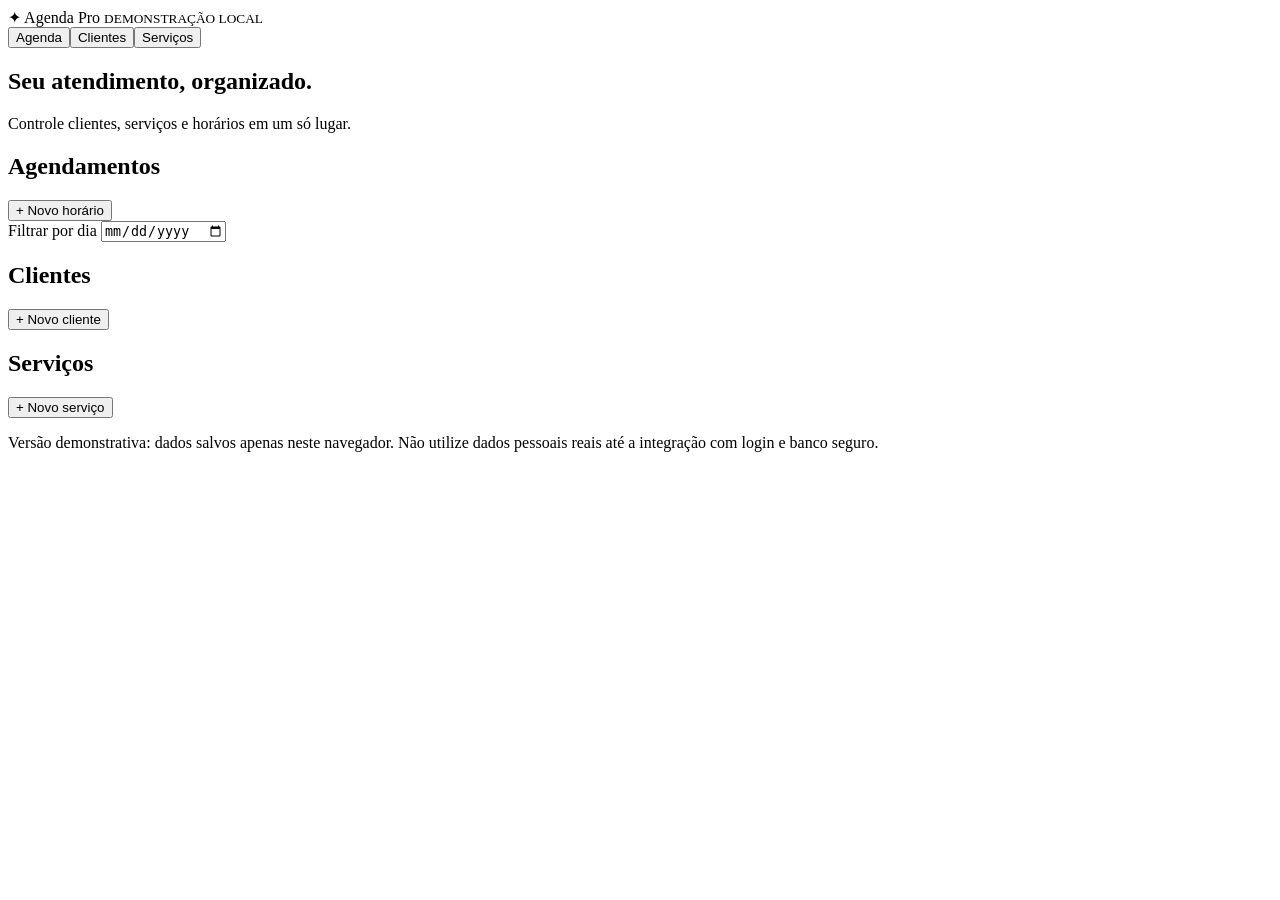
==== nova-versao/index.html @ 221af871 "feat: adicionar protótipo responsivo de agenda" ====
<!doctype html>
<html lang="pt-BR"><head><meta charset="utf-8"><meta name="viewport" content="width=device-width,initial-scale=1"><meta name="theme-color" content="#743f73"><title>Agenda Pro — Demonstração</title><link rel="stylesheet" href="style.css"></head>
<body><header><div class="brand">✦ Agenda Pro <small>DEMONSTRAÇÃO LOCAL</small></div><nav><button data-tab="agenda" class="active">Agenda</button><button data-tab="clientes">Clientes</button><button data-tab="servicos">Serviços</button></nav></header>
<main><section class="intro"><div><h1>Seu atendimento, organizado.</h1><p>Controle clientes, serviços e horários em um só lugar.</p></div><span id="today"></span></section>
<div id="notice" role="status" aria-live="polite"></div>
<section id="agenda" class="panel"><div class="heading"><h2>Agendamentos</h2><button class="primary" id="newAppointment">+ Novo horário</button></div><label>Filtrar por dia <input id="filterDate" type="date"></label><div id="appointmentList" class="cards"></div></section>
<section id="clientes" class="panel hidden"><div class="heading"><h2>Clientes</h2><button class="primary" id="newClient">+ Novo cliente</button></div><div id="clientList" class="cards"></div></section>
<section id="servicos" class="panel hidden"><div class="heading"><h2>Serviços</h2><button class="primary" id="newService">+ Novo serviço</button></div><div id="serviceList" class="cards"></div></section>
<p class="disclaimer">Versão demonstrativa: dados salvos apenas neste navegador. Não utilize dados pessoais reais até a integração com login e banco seguro.</p></main>
<dialog id="editor"><form id="editForm"><h2 id="formTitle"></h2><div id="fields"></div><div class="actions"><button type="button" id="cancel">Cancelar</button><button type="submit" class="primary">Salvar</button></div></form></dialog>
<script src="app.js" defer></script></body></html>
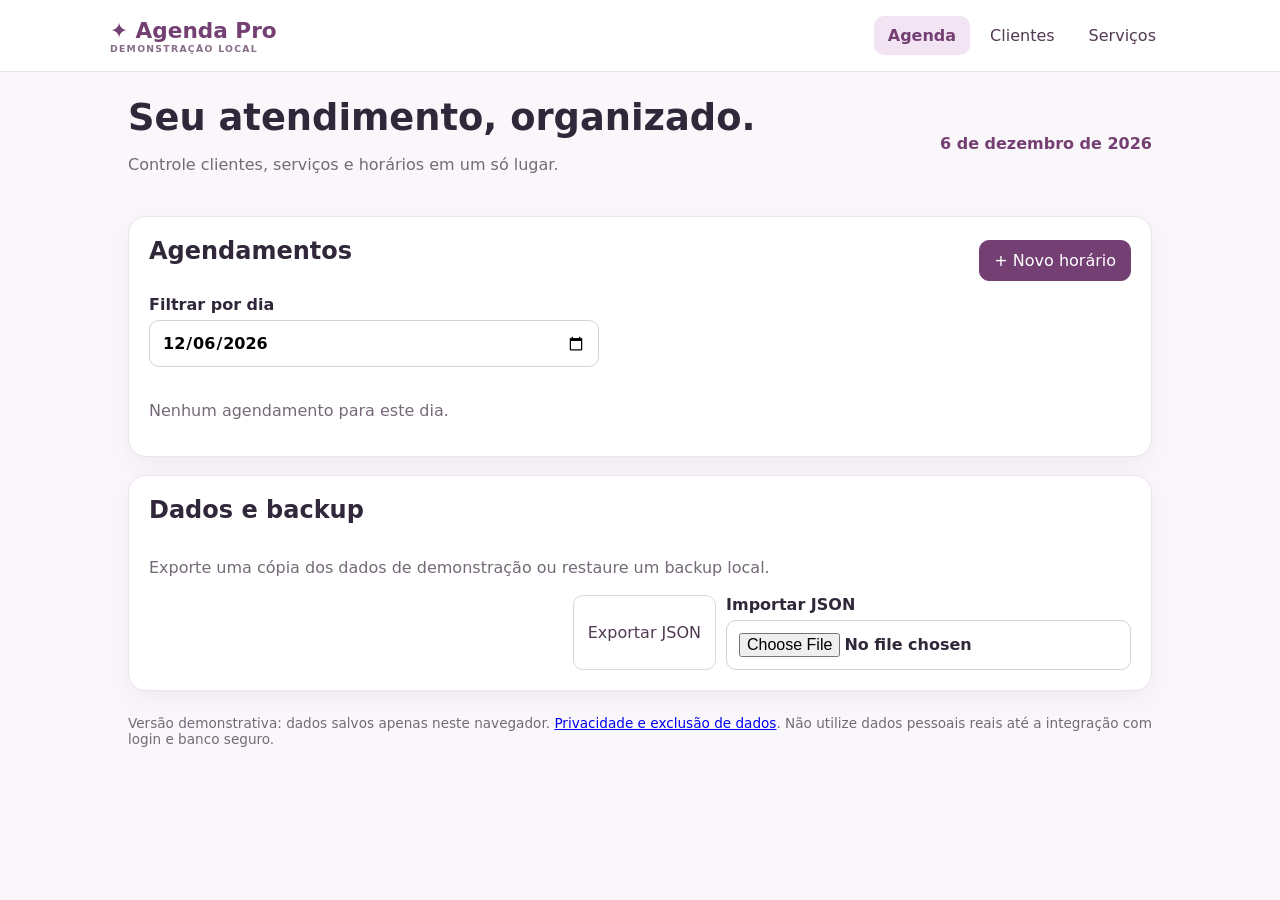
==== commit 82f12f55: "feat: adicionar instalação PWA e controles de backup" ====
--- a/nova-versao/index.html
+++ b/nova-versao/index.html
@@ -1,11 +1,11 @@
 <!doctype html>
-<html lang="pt-BR"><head><meta charset="utf-8"><meta name="viewport" content="width=device-width,initial-scale=1"><meta name="theme-color" content="#743f73"><title>Agenda Pro — Demonstração</title><link rel="stylesheet" href="style.css"></head>
+<html lang="pt-BR"><head><meta charset="utf-8"><meta name="viewport" content="width=device-width,initial-scale=1"><meta name="theme-color" content="#743f73"><title>Agenda Pro — Demonstração</title><link rel="stylesheet" href="style.css"><link rel="manifest" href="manifest.webmanifest"><link rel="icon" href="icon.svg" type="image/svg+xml"></head>
 <body><header><div class="brand">✦ Agenda Pro <small>DEMONSTRAÇÃO LOCAL</small></div><nav><button data-tab="agenda" class="active">Agenda</button><button data-tab="clientes">Clientes</button><button data-tab="servicos">Serviços</button></nav></header>
 <main><section class="intro"><div><h1>Seu atendimento, organizado.</h1><p>Controle clientes, serviços e horários em um só lugar.</p></div><span id="today"></span></section>
 <div id="notice" role="status" aria-live="polite"></div>
 <section id="agenda" class="panel"><div class="heading"><h2>Agendamentos</h2><button class="primary" id="newAppointment">+ Novo horário</button></div><label>Filtrar por dia <input id="filterDate" type="date"></label><div id="appointmentList" class="cards"></div></section>
 <section id="clientes" class="panel hidden"><div class="heading"><h2>Clientes</h2><button class="primary" id="newClient">+ Novo cliente</button></div><div id="clientList" class="cards"></div></section>
 <section id="servicos" class="panel hidden"><div class="heading"><h2>Serviços</h2><button class="primary" id="newService">+ Novo serviço</button></div><div id="serviceList" class="cards"></div></section>
-<p class="disclaimer">Versão demonstrativa: dados salvos apenas neste navegador. Não utilize dados pessoais reais até a integração com login e banco seguro.</p></main>
+<section class="panel" style="margin-top:18px"><div class="heading"><h2>Dados e backup</h2></div><p class="muted">Exporte uma cópia dos dados de demonstração ou restaure um backup local.</p><div class="actions"><button id="exportBackup">Exportar JSON</button><label style="margin:0">Importar JSON <input id="importBackup" type="file" accept="application/json,.json"></label></div></section><p class="disclaimer">Versão demonstrativa: dados salvos apenas neste navegador. <a href="privacidade.html">Privacidade e exclusão de dados</a>. Não utilize dados pessoais reais até a integração com login e banco seguro.</p></main>
 <dialog id="editor"><form id="editForm"><h2 id="formTitle"></h2><div id="fields"></div><div class="actions"><button type="button" id="cancel">Cancelar</button><button type="submit" class="primary">Salvar</button></div></form></dialog>
 <script src="app.js" defer></script></body></html>
--- a/nova-versao/style.css
+++ b/nova-versao/style.css
@@ -0,0 +1 @@
+:root{font-family:system-ui,-apple-system,Segoe UI,sans-serif;color:#30283a;background:#faf7fb}*{box-sizing:border-box}body{margin:0}header{background:#fff;border-bottom:1px solid #eadfea;padding:16px max(18px,calc((100vw - 1060px)/2));display:flex;justify-content:space-between;align-items:center;gap:15px;flex-wrap:wrap}.brand{font-size:1.35rem;font-weight:800;color:#743f73}.brand small{display:block;font-size:.58rem;letter-spacing:.14em;color:#866c85}nav{display:flex;gap:6px}button{font:inherit;cursor:pointer;border:1px solid #dfd4e1;background:white;color:#513951;border-radius:10px;padding:10px 14px}nav button{border:0}nav .active{background:#f2e4f2;color:#743f73;font-weight:700}.primary{background:#743f73;color:#fff;border-color:#743f73}.primary:hover{background:#60305f}main{max-width:1060px;margin:auto;padding:24px 18px}.intro{display:flex;align-items:center;justify-content:space-between;gap:12px;margin-bottom:26px}.intro h1{margin:0;font-size:clamp(1.6rem,4vw,2.3rem)}.intro p{color:#756978}.intro span{color:#743f73;font-weight:600}.panel{background:#fff;border:1px solid #eee2ef;border-radius:18px;padding:20px;box-shadow:0 8px 22px #5e2e6010}.hidden{display:none}.heading{display:flex;justify-content:space-between;align-items:center;gap:10px;flex-wrap:wrap}.heading h2{margin:0 0 18px}.cards{display:grid;gap:12px;margin-top:18px}.item{border:1px solid #eae0e9;border-radius:12px;padding:15px;display:flex;justify-content:space-between;align-items:center;gap:14px;flex-wrap:wrap}.item strong{display:block}.item p{margin:5px 0;color:#756978}.item .actions{display:flex;gap:6px;flex-wrap:wrap}.muted{color:#756978}.disclaimer{font-size:.85rem;color:#756978;margin-top:24px}label{display:block;font-weight:600;margin:12px 0}input,select{display:block;width:100%;max-width:450px;padding:12px;margin-top:6px;border:1px solid #d9cedb;border-radius:10px;background:#fff;font:inherit}dialog{border:0;border-radius:18px;width:min(95vw,520px);box-shadow:0 20px 80px #0003;padding:25px}dialog::backdrop{background:#2413279c}.actions{display:flex;justify-content:flex-end;gap:10px;margin-top:18px}#notice:not(:empty){padding:12px;margin-bottom:15px;border-radius:10px;background:#f2e4f2;color:#653365}@media(max-width:600px){header{padding:14px}nav{width:100%;justify-content:space-around}.intro{display:block}.item{display:block}.item .actions{justify-content:flex-start}}
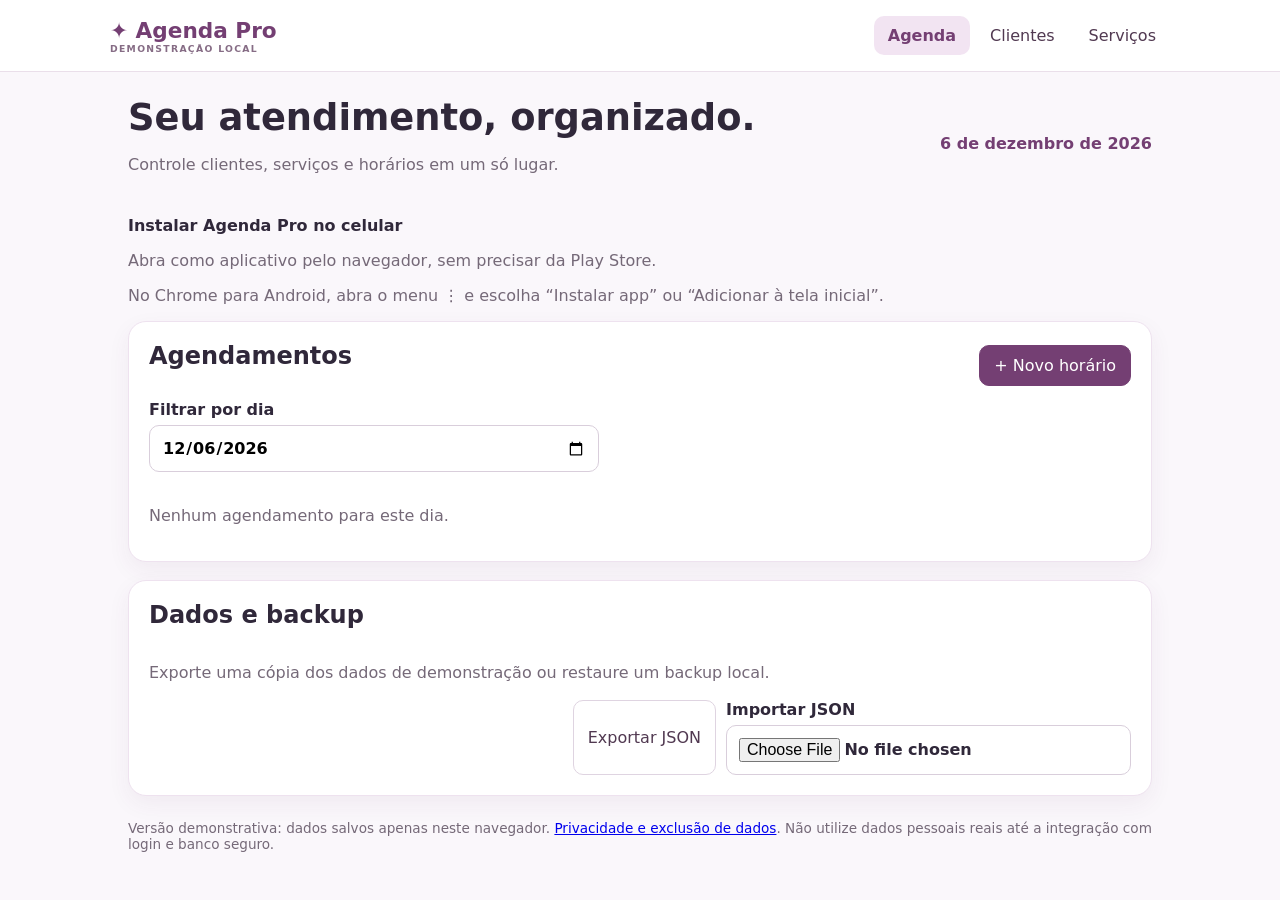
==== commit 2218e3ad: "feat: mostrar instruções e botão de instalação PWA" ====
--- a/nova-versao/index.html
+++ b/nova-versao/index.html
@@ -2,7 +2,7 @@
 <html lang="pt-BR"><head><meta charset="utf-8"><meta name="viewport" content="width=device-width,initial-scale=1"><meta name="theme-color" content="#743f73"><title>Agenda Pro — Demonstração</title><link rel="stylesheet" href="style.css"><link rel="manifest" href="manifest.webmanifest"><link rel="icon" href="icon.svg" type="image/svg+xml"></head>
 <body><header><div class="brand">✦ Agenda Pro <small>DEMONSTRAÇÃO LOCAL</small></div><nav><button data-tab="agenda" class="active">Agenda</button><button data-tab="clientes">Clientes</button><button data-tab="servicos">Serviços</button></nav></header>
 <main><section class="intro"><div><h1>Seu atendimento, organizado.</h1><p>Controle clientes, serviços e horários em um só lugar.</p></div><span id="today"></span></section>
-<div id="notice" role="status" aria-live="polite"></div>
+<div id="notice" role="status" aria-live="polite"></div><section class="install-panel" id="installPanel"><div><strong>Instalar Agenda Pro no celular</strong><p class="muted">Abra como aplicativo pelo navegador, sem precisar da Play Store.</p></div><button id="installApp" type="button" hidden>Instalar aplicativo</button><p class="muted" id="installHelp">No Chrome para Android, abra o menu ⋮ e escolha “Instalar app” ou “Adicionar à tela inicial”.</p></section>
 <section id="agenda" class="panel"><div class="heading"><h2>Agendamentos</h2><button class="primary" id="newAppointment">+ Novo horário</button></div><label>Filtrar por dia <input id="filterDate" type="date"></label><div id="appointmentList" class="cards"></div></section>
 <section id="clientes" class="panel hidden"><div class="heading"><h2>Clientes</h2><button class="primary" id="newClient">+ Novo cliente</button></div><div id="clientList" class="cards"></div></section>
 <section id="servicos" class="panel hidden"><div class="heading"><h2>Serviços</h2><button class="primary" id="newService">+ Novo serviço</button></div><div id="serviceList" class="cards"></div></section>
